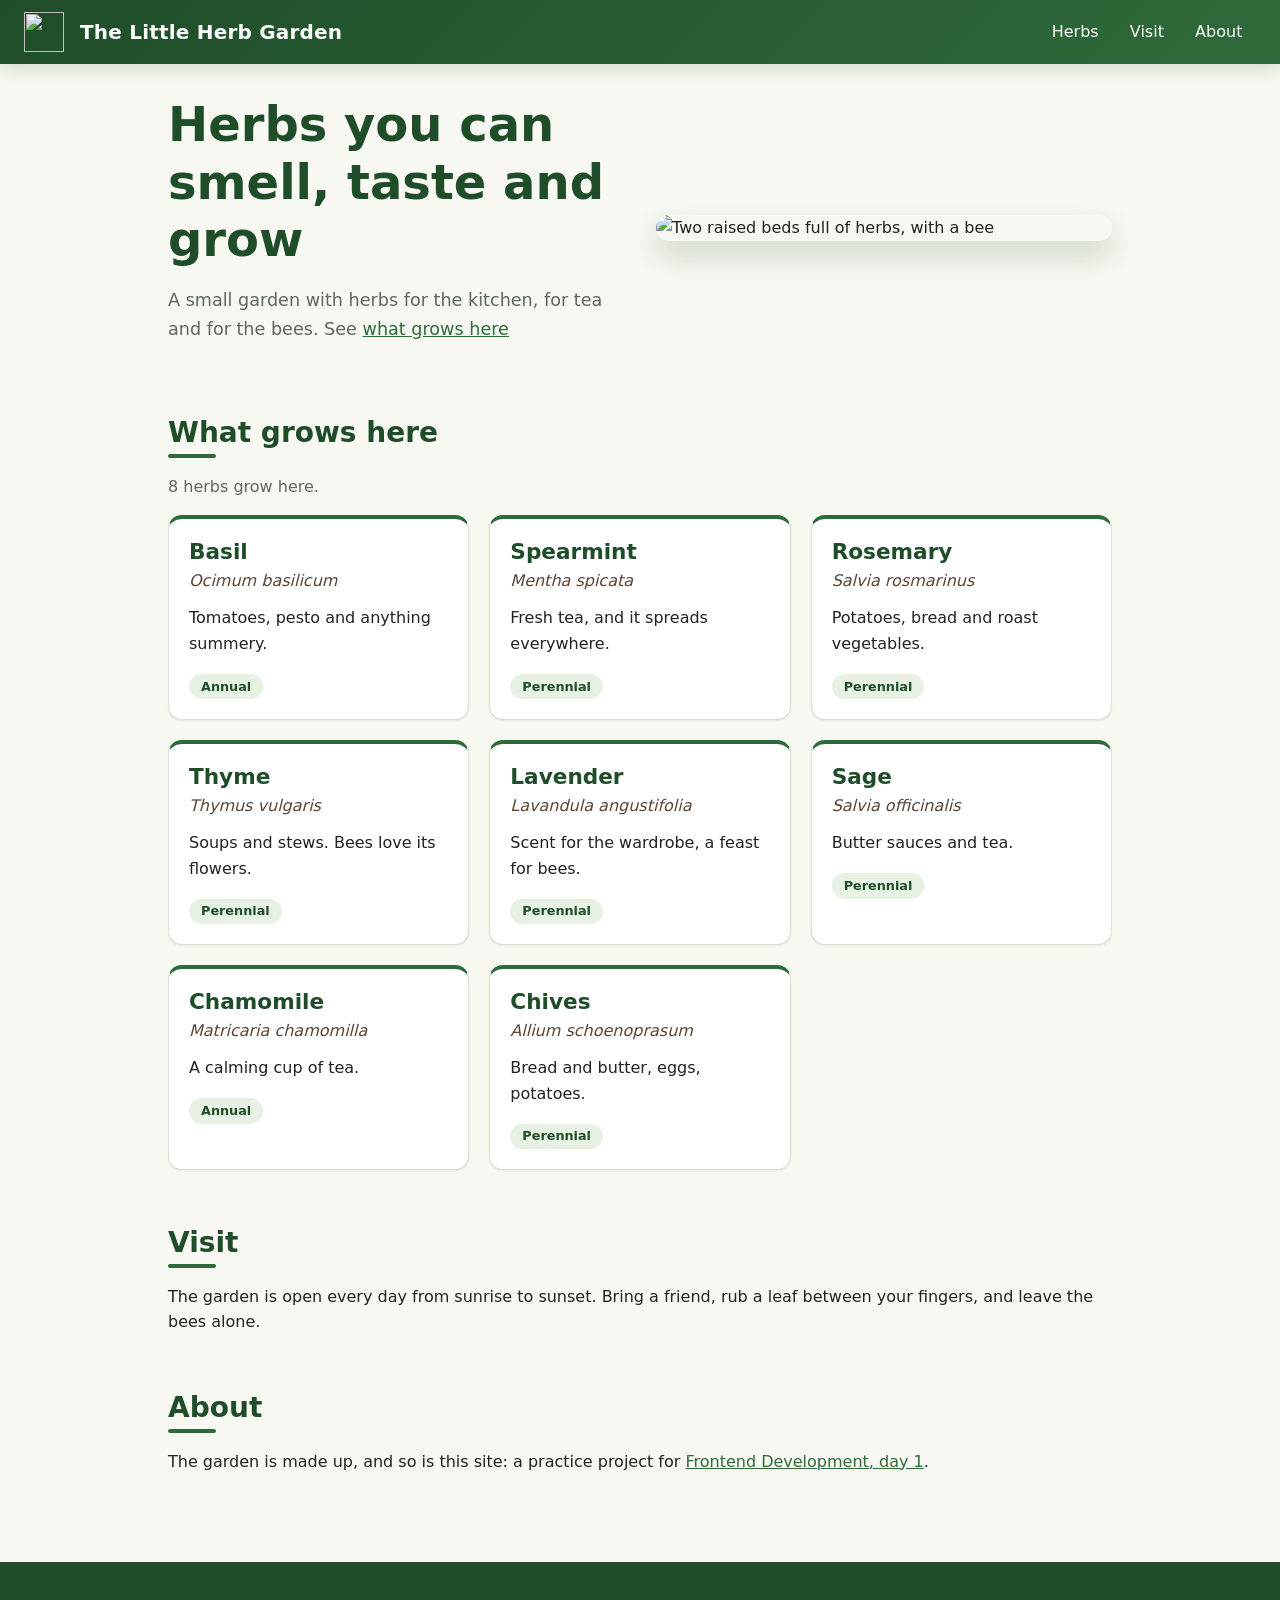
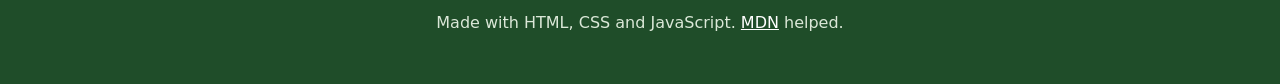
==== index.html @ 12052011 "Make herb cards links, restyle site, improve lavender page Co-Authored-By: Claude Sonnet 5.5 <norepl" ====
<!doctype html>
<html lang="en">
<head>
  <meta charset="utf-8">
  <meta name="viewport" content="width=device-width, initial-scale=1">
  <title>The Little Herb Garden</title>
  <link rel="icon" href="images/Logo.svg" type="image/svg+xml">
  <link rel="stylesheet" href="style.css">
  <script src="app.js" defer></script>
  
</head>
<body>
  <header class="site-header">
    <img class="logo" src="images/Logo.svg" alt="" width="48" height="48">
    <p class="site-name">The Little Herb Garden</p>
<nav>
  <ul>
   <li><a href="#herbs">Herbs</a></li>
        <li><a href="#visit">Visit</a></li>
        <li><a href="#about">About</a></li>  </ul>
</nav>
  </header>

  <main>
    <section class="intro">
      <div>
        <h1>Herbs you can smell, taste and grow</h1>
        <p>A small garden with herbs for the kitchen, for tea and for the bees.
          See <a href="#herbs">what grows here</a></p>
      </div>
      <img class="hero" src="images/garden.svg" alt="Two raised beds full of herbs, with a bee">
    </section>

    <section id="herbs">
      <h2>What grows here</h2>
      <p class="count">Loading the herbs…</p>
      <ul id="herbs-list" class="cards"></ul>
    </section>

    <section id="visit">
      <h2>Visit</h2>
      <p>The garden is open every day from sunrise to sunset.
        Bring a friend, rub a leaf between your fingers, and leave the bees alone.</p>
    </section>

    <section id="about">
      <h2>About</h2>
      <p>The garden is made up, and so is this site: a practice project for
        <a href="https://github.com/pepe/culs-frontend-day1">Frontend Development, day 1</a>.</p>
    </section>
  </main>

  <footer>
    <p>Made with HTML, CSS and JavaScript.
      <a href="https://developer.mozilla.org/">MDN</a> helped.</p>
  </footer>
</body>
</html>
---- style.css ----
/* The Little Herb Garden
   Written in plain CSS, using utility-style design tokens
   (spacing, radius, shadow scales) in the spirit of Tailwind / Bootstrap. */

:root {
  /* colours */
  --leaf: #2f6b3a;
  --leaf-dark: #1f4d29;
  --leaf-light: #e7f1e4;
  --soil: #5b4636;
  --paper: #f6f8f1;
  --ink: #1f2420;
  --muted: #5d675f;
  --line: #d6e2d1;
  --lavender: #7b5ea7;
  --lavender-dark: #5b4283;
  --lavender-light: #efe9f7;

  /* scales */
  --radius-sm: 0.5rem;
  --radius: 0.875rem;
  --radius-pill: 999px;
  --shadow-sm: 0 1px 2px rgba(31, 36, 32, 0.08);
  --shadow-md: 0 6px 16px rgba(31, 77, 41, 0.14);
  --shadow-lg: 0 14px 30px rgba(31, 77, 41, 0.2);
}

* { box-sizing: border-box; }

html { scroll-behavior: smooth; }

body {
  margin: 0;
  font-family: system-ui, -apple-system, "Segoe UI", Roboto, sans-serif;
  line-height: 1.6;
  color: var(--ink);
  background: var(--paper);
}

h1, h2, h3 { line-height: 1.2; }

h1 {
  margin: 0 0 1rem;
  font-size: clamp(2rem, 5vw, 3rem);
  color: var(--leaf-dark);
}

h2 {
  position: relative;
  margin: 0 0 1rem;
  padding-bottom: 0.5rem;
  font-size: 1.75rem;
  color: var(--leaf-dark);
}

h2::after {
  content: "";
  position: absolute;
  left: 0;
  bottom: 0;
  width: 3rem;
  height: 4px;
  border-radius: var(--radius-pill);
  background: var(--leaf);
}

a { color: var(--leaf); }
a:hover { color: var(--leaf-dark); }

/* ===== Header ===== */

.site-header {
  position: sticky;
  top: 0;
  z-index: 10;
  display: flex;
  flex-wrap: wrap;
  align-items: center;
  gap: 0.75rem 1rem;
  padding: 0.75rem 1.5rem;
  background: linear-gradient(135deg, var(--leaf-dark), var(--leaf));
  color: white;
  box-shadow: var(--shadow-md);
}

.site-header a { color: white; text-decoration: none; }

.logo { width: 2.5rem; height: 2.5rem; }

.site-name {
  margin: 0;
  font-size: 1.25rem;
  font-weight: 700;
  letter-spacing: 0.01em;
}

nav { margin-left: auto; }

nav ul {
  display: flex;
  flex-wrap: wrap;
  gap: 0.25rem;
  margin: 0;
  padding: 0;
  list-style: none;
}

nav a {
  display: block;
  padding: 0.35rem 0.85rem;
  border-radius: var(--radius-pill);
  font-weight: 500;
  transition: background 0.15s;
}

nav a:hover,
nav a:focus-visible {
  background: rgba(255, 255, 255, 0.2);
  color: white;
}

/* ===== Layout ===== */

main {
  max-width: 62rem;
  margin: 0 auto;
  padding: 2rem 1.5rem;
}

section { margin-bottom: 3.5rem; scroll-margin-top: 5rem; }

.intro {
  display: grid;
  gap: 2rem;
  align-items: center;
}

@media (min-width: 40rem) {
  .intro { grid-template-columns: 1fr 1fr; }
}

.intro p { font-size: 1.1rem; color: var(--muted); }

.hero {
  width: 100%;
  height: auto;
  border-radius: var(--radius);
  box-shadow: var(--shadow-lg);
}

.count { color: var(--muted); }

/* ===== Herb cards ===== */

.cards {
  display: grid;
  grid-template-columns: repeat(auto-fill, minmax(15rem, 1fr));
  gap: 1.25rem;
  margin: 0;
  padding: 0;
  list-style: none;
}

/* The card itself is the link. Colours are set here so the text is always visible. */
.card {
  display: block;
  height: 100%;
  padding: 1.25rem;
  border: 1px solid var(--line);
  border-top: 4px solid var(--leaf);
  border-radius: var(--radius);
  background: #ffffff;
  color: var(--ink);
  text-decoration: none;
  box-shadow: var(--shadow-sm);
  transition: transform 0.2s, box-shadow 0.2s, border-color 0.2s;
}

.card:hover,
.card:focus-visible {
  transform: translateY(-4px);
  box-shadow: var(--shadow-lg);
  border-color: var(--leaf);
  color: var(--ink);
  outline: none;
}

.card:focus-visible { outline: 3px solid var(--lavender); outline-offset: 2px; }

.card h3 {
  margin: 0;
  font-size: 1.35rem;
  color: var(--leaf-dark);
}

.card:hover h3 { text-decoration: underline; }

.latin {
  margin: 0.15rem 0 0.75rem;
  font-style: italic;
  color: var(--soil);
}

.use {
  margin: 0 0 1rem;
  color: var(--ink);
}

.life {
  display: inline-block;
  margin: 0;
  padding: 0.15rem 0.75rem;
  border-radius: var(--radius-pill);
  background: var(--leaf-light);
  color: var(--leaf-dark);
  font-size: 0.8rem;
  font-weight: 600;
  text-transform: capitalize;
}

/* ===== Footer ===== */

footer {
  padding: 2rem 1.5rem;
  background: var(--leaf-dark);
  text-align: center;
  color: #dbe8d8;
}

footer a { color: white; }

/* ===== Lavender page ===== */

.lav-hero h1 { color: var(--lavender-dark); }

.lav-hero .hero { box-shadow: 0 14px 30px rgba(91, 66, 131, 0.28); }

.lavender-page h2 { color: var(--lavender-dark); }
.lavender-page h2::after { background: var(--lavender); }
.lavender-page a { color: var(--lavender-dark); }
.lavender-page .site-header a { color: white; }

.facts {
  display: grid;
  grid-template-columns: repeat(auto-fit, minmax(10rem, 1fr));
  gap: 1rem;
  margin: 0;
}

.facts div {
  padding: 1rem 1.1rem;
  border-left: 4px solid var(--lavender);
  border-radius: var(--radius-sm);
  background: var(--lavender-light);
  box-shadow: var(--shadow-sm);
}

.facts dt {
  font-size: 0.8rem;
  letter-spacing: 0.05em;
  text-transform: uppercase;
  color: var(--soil);
}

.facts dd {
  margin: 0.15rem 0 0;
  font-weight: 700;
  color: var(--lavender-dark);
}

.explorer {
  display: grid;
  gap: 1.5rem;
  align-items: center;
}

@media (min-width: 40rem) {
  .explorer { grid-template-columns: 1fr 1fr; }
}

#lavender-svg {
  width: 100%;
  max-width: 22rem;
  height: auto;
  border: 1px solid var(--line);
  border-radius: var(--radius);
  box-shadow: var(--shadow-md);
}

.part { cursor: pointer; transition: opacity 0.15s; }

.part:hover,
.part:focus { opacity: 0.75; outline: none; }

.part.active { filter: drop-shadow(0 0 5px var(--lavender)); }

.info {
  min-height: 8rem;
  padding: 1.25rem;
  border-left: 5px solid var(--lavender);
  border-radius: var(--radius-sm);
  background: var(--lavender-light);
  box-shadow: var(--shadow-sm);
}

.info h3 { margin-top: 0; color: var(--lavender-dark); }
.info p { margin-bottom: 0; }

video {
  width: 100%;
  border-radius: var(--radius);
  background: black;
  box-shadow: var(--shadow-md);
}

.uses {
  display: grid;
  gap: 1.5rem;
  align-items: center;
}

.uses img {
  width: 100%;
  height: auto;
  border-radius: var(--radius);
  box-shadow: var(--shadow-md);
}

.uses ul { margin: 0; padding-left: 1.2rem; }
.uses li { margin-bottom: 0.75rem; }
.uses li::marker { color: var(--lavender); }

@media (min-width: 40rem) {
  .uses { grid-template-columns: 1fr 1fr; }
}

.tips {
  margin: 0;
  padding: 0;
  list-style: none;
  display: grid;
  grid-template-columns: repeat(auto-fit, minmax(14rem, 1fr));
  gap: 1rem;
}

.tips li {
  padding: 1rem 1.1rem;
  border: 1px solid var(--line);
  border-top: 4px solid var(--lavender);
  border-radius: var(--radius-sm);
  background: white;
  box-shadow: var(--shadow-sm);
}

.tips strong { display: block; color: var(--lavender-dark); }
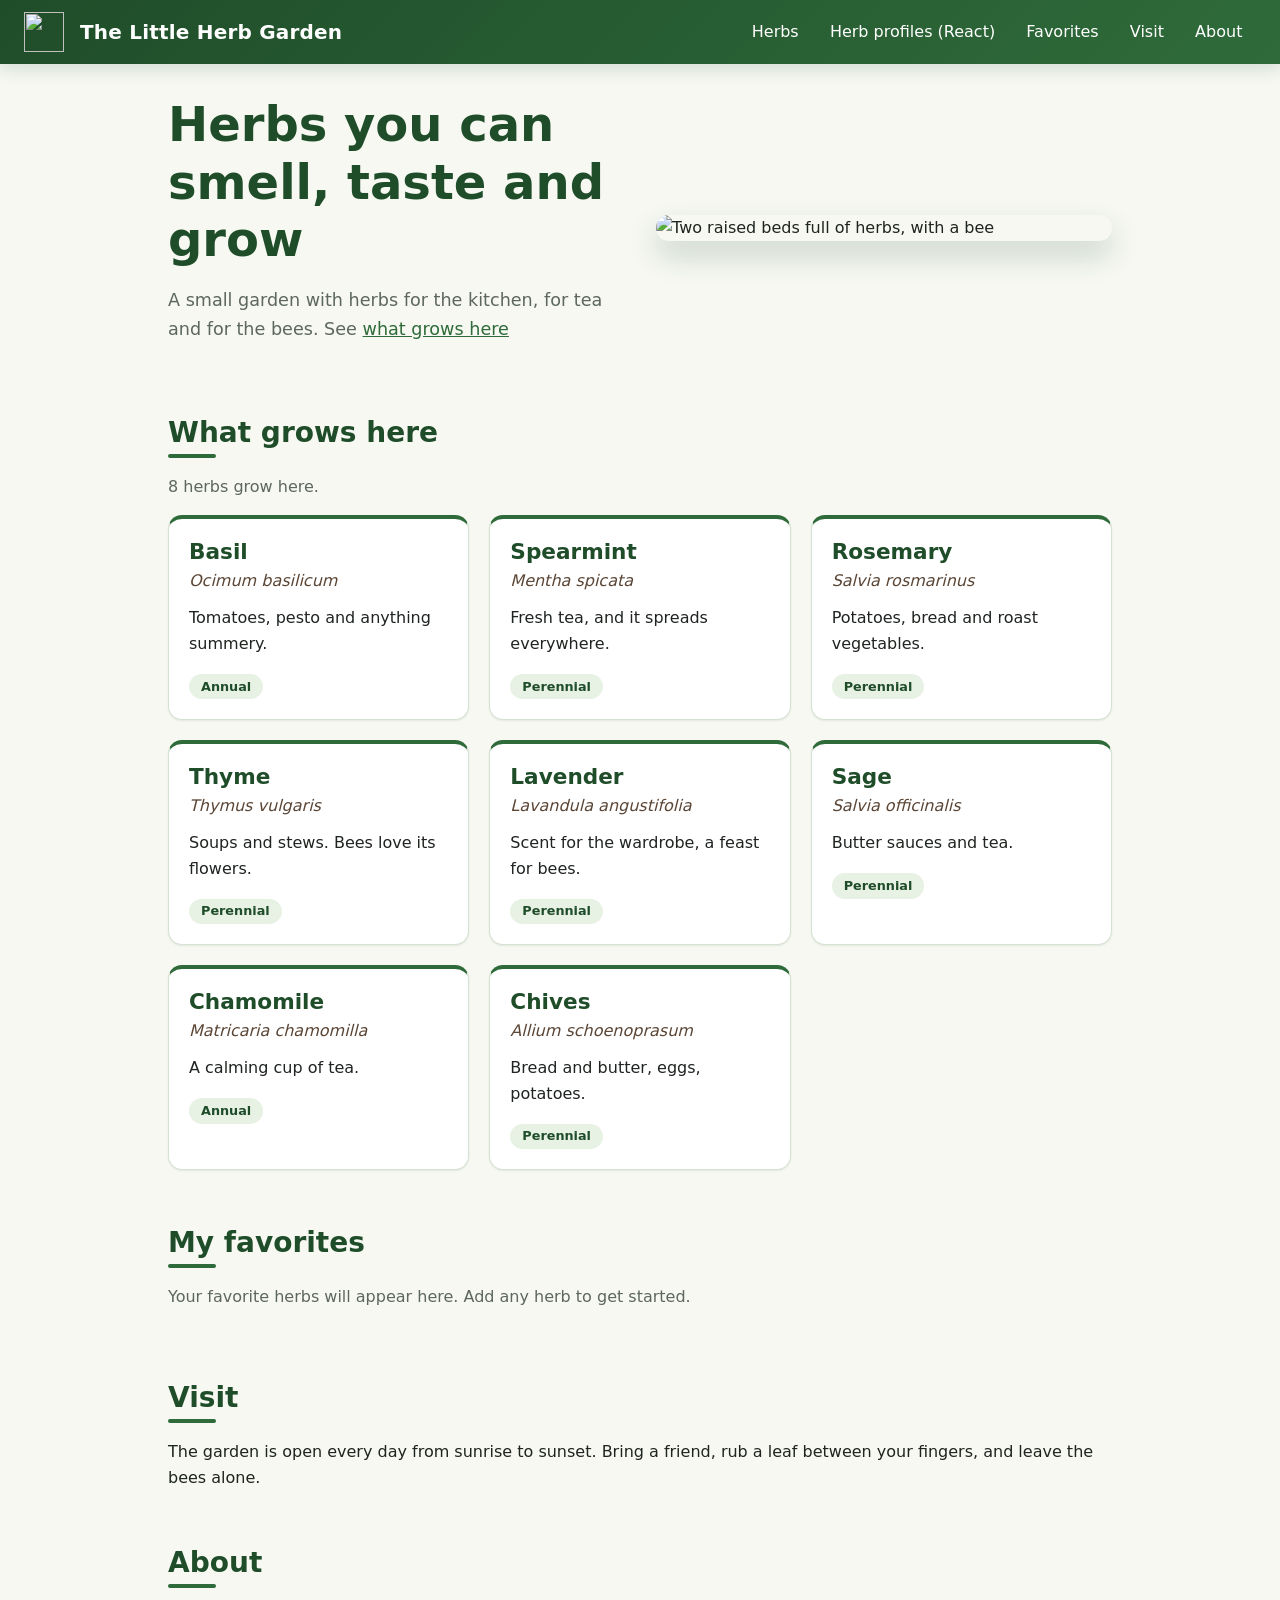
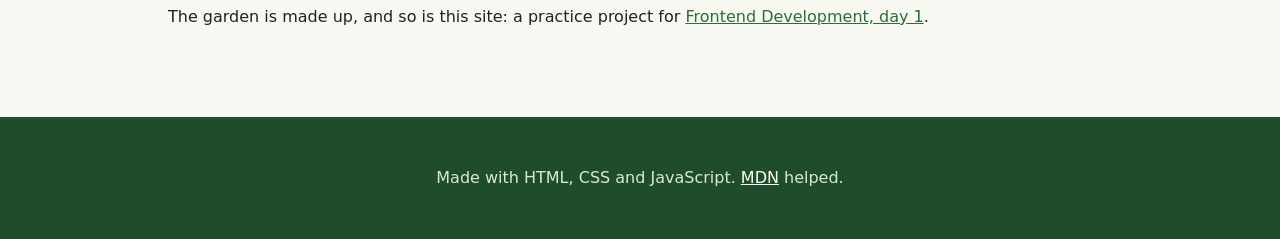
==== commit fc6b90cd: "Unpack Beqa's React Version 2.0 and connect it: dialog + favourites + React, lavender rendered from " ====
--- a/index.html
+++ b/index.html
@@ -16,6 +16,8 @@
 <nav>
   <ul>
    <li><a href="#herbs">Herbs</a></li>
+        <li><a href="herb-profiles/react/">Herb profiles (React)</a></li>
+        <li><a href="#favorites">Favorites</a></li>
         <li><a href="#visit">Visit</a></li>
         <li><a href="#about">About</a></li>  </ul>
 </nav>
@@ -37,6 +39,13 @@
       <ul id="herbs-list" class="cards"></ul>
     </section>
 
+    <section id="favorites">
+      <h2>My favorites</h2>
+      <p id="favorites-empty" class="count">Your favorite herbs will appear here. Add any herb to get started.</p>
+      <p id="favorites-status" class="message" role="status"></p>
+      <ul id="favorites-list" class="cards"></ul>
+    </section>
+
     <section id="visit">
       <h2>Visit</h2>
       <p>The garden is open every day from sunrise to sunset.
@@ -54,5 +63,14 @@
     <p>Made with HTML, CSS and JavaScript.
       <a href="https://developer.mozilla.org/">MDN</a> helped.</p>
   </footer>
+
+  <div id="herb-dialog-backdrop" class="herb-dialog-backdrop" hidden>
+    <section id="herb-dialog" class="herb-dialog" role="dialog" aria-modal="true"
+             aria-labelledby="herb-dialog-title" aria-busy="false">
+      <button id="herb-dialog-close" class="modal-close" type="button"
+              aria-label="Close herb details">×</button>
+      <div id="herb-dialog-content" aria-live="polite"></div>
+    </section>
+  </div>
 </body>
 </html>
--- a/style.css
+++ b/style.css
@@ -193,6 +193,170 @@
   color: var(--leaf-dark);
 }
 
+#herbs-list > li,
+#favorites-list > li {
+  display: flex;
+  flex-direction: column;
+}
+
+#herbs-list .card,
+#favorites-list .card {
+  height: auto;
+  flex: 1;
+}
+
+.favorite-button {
+  display: inline-block;
+  padding: 0.6rem 1rem;
+  border: 1px solid var(--lavender-dark);
+  border-radius: var(--radius-pill);
+  background: white;
+  color: var(--lavender-dark);
+  font: inherit;
+  font-weight: 650;
+  cursor: pointer;
+}
+
+.favorite-button:hover,
+.favorite-button:focus-visible {
+  background: var(--lavender-light);
+  outline: 3px solid var(--lavender);
+  outline-offset: 2px;
+}
+
+.herb-dialog-backdrop {
+  position: fixed;
+  inset: 0;
+  z-index: 20;
+  display: grid;
+  place-items: center;
+  padding: 1rem;
+  background: rgba(20, 27, 21, 0.72);
+}
+
+.herb-dialog-backdrop[hidden] { display: none; }
+
+.herb-dialog {
+  --herb-accent: var(--lavender);
+  --herb-dark: var(--lavender-dark);
+  --herb-light: var(--lavender-light);
+  position: relative;
+  width: min(100%, 56rem);
+  max-height: min(90vh, 56rem);
+  overflow: auto;
+  padding: clamp(1rem, 4vw, 2rem);
+  border: 1px solid var(--line);
+  border-top: 6px solid var(--herb-accent);
+  border-radius: var(--radius);
+  background: var(--paper);
+  box-shadow: var(--shadow-lg);
+}
+
+.herb-dialog[data-herb-theme="basil"] {
+  --herb-accent: #4b8b4b;
+  --herb-dark: #285b32;
+  --herb-light: #e8f3e6;
+}
+
+.herb-dialog[data-herb-theme="spearmint"] {
+  --herb-accent: #4b9b83;
+  --herb-dark: #286b59;
+  --herb-light: #e5f4ef;
+}
+
+.herb-dialog[data-herb-theme="rosemary"] {
+  --herb-accent: #78834a;
+  --herb-dark: #4f5b2e;
+  --herb-light: #f0f2df;
+}
+
+.herb-dialog[data-herb-theme="thyme"] {
+  --herb-accent: #83904d;
+  --herb-dark: #59642f;
+  --herb-light: #f1f3df;
+}
+
+.herb-dialog[data-herb-theme="sage"] {
+  --herb-accent: #7d9878;
+  --herb-dark: #4d6b4a;
+  --herb-light: #edf3e9;
+}
+
+.herb-dialog[data-herb-theme="chamomile"] {
+  --herb-accent: #d5a900;
+  --herb-dark: #775c00;
+  --herb-light: #fff6cf;
+}
+
+.herb-dialog[data-herb-theme="chives"] {
+  --herb-accent: #8b65a9;
+  --herb-dark: #5c3d78;
+  --herb-light: #f1e9f8;
+}
+
+.herb-dialog > #herb-dialog-close {
+  position: absolute;
+  top: 1rem;
+  right: 1rem;
+  z-index: 1;
+}
+
+.herb-dialog > #herb-dialog-content > h2 {
+  padding-right: 3rem;
+  color: var(--herb-dark);
+}
+
+.herb-dialog > #herb-dialog-content > h2::after { background: var(--herb-accent); }
+.herb-dialog .herb-dialog-description { color: var(--muted); }
+.herb-dialog .herb-dialog-section { margin: 2rem 0; }
+
+.herb-dialog .herb-dialog-section h3 {
+  margin: 0 0 0.9rem;
+  color: var(--herb-dark);
+  font-size: 1.35rem;
+}
+
+.herb-dialog .facts { grid-template-columns: repeat(auto-fit, minmax(9rem, 1fr)); }
+.herb-dialog .tips { grid-template-columns: repeat(auto-fit, minmax(12rem, 1fr)); }
+.herb-dialog .facts div { border-left-color: var(--herb-accent); background: var(--herb-light); }
+.herb-dialog .facts dd { color: var(--herb-dark); }
+.herb-dialog .tips li { border-top-color: var(--herb-accent); }
+.herb-dialog .tips strong,
+.herb-dialog .react-list li::marker { color: var(--herb-dark); }
+.herb-dialog .favorite-button { border-color: var(--herb-dark); color: var(--herb-dark); }
+.herb-dialog .favorite-button:hover,
+.herb-dialog .favorite-button:focus-visible { background: var(--herb-light); outline-color: var(--herb-accent); }
+.herb-dialog a { color: var(--herb-dark); }
+.herb-dialog .modal-close:focus-visible { outline-color: var(--herb-accent); }
+
+.herb-dialog-image {
+  width: 100%;
+  height: auto;
+  margin-top: 1rem;
+  border-radius: var(--radius);
+  box-shadow: var(--shadow-md);
+}
+
+.modal-close {
+  width: 2.5rem;
+  height: 2.5rem;
+  border: 1px solid var(--line);
+  border-radius: 50%;
+  background: white;
+  color: var(--ink);
+  font: inherit;
+  font-size: 1.6rem;
+  line-height: 1;
+  cursor: pointer;
+}
+
+.modal-close:focus-visible {
+  outline: 3px solid var(--lavender);
+  outline-offset: 2px;
+}
+
+.modal-open { overflow: hidden; }
+
 .card:hover h3 { text-decoration: underline; }
 
 .latin {
@@ -353,3 +517,20 @@
 }
 
 .tips strong { display: block; color: var(--lavender-dark); }
+
+/* Lavender video inside the herb dialog */
+.herb-dialog-video {
+  margin: 1rem 0;
+}
+
+.herb-dialog-video video {
+  display: block;
+  width: 100%;
+  height: auto;
+  border-radius: 0.75rem;
+}
+
+.herb-dialog-video figcaption {
+  font-size: 0.9rem;
+  text-align: center;
+}
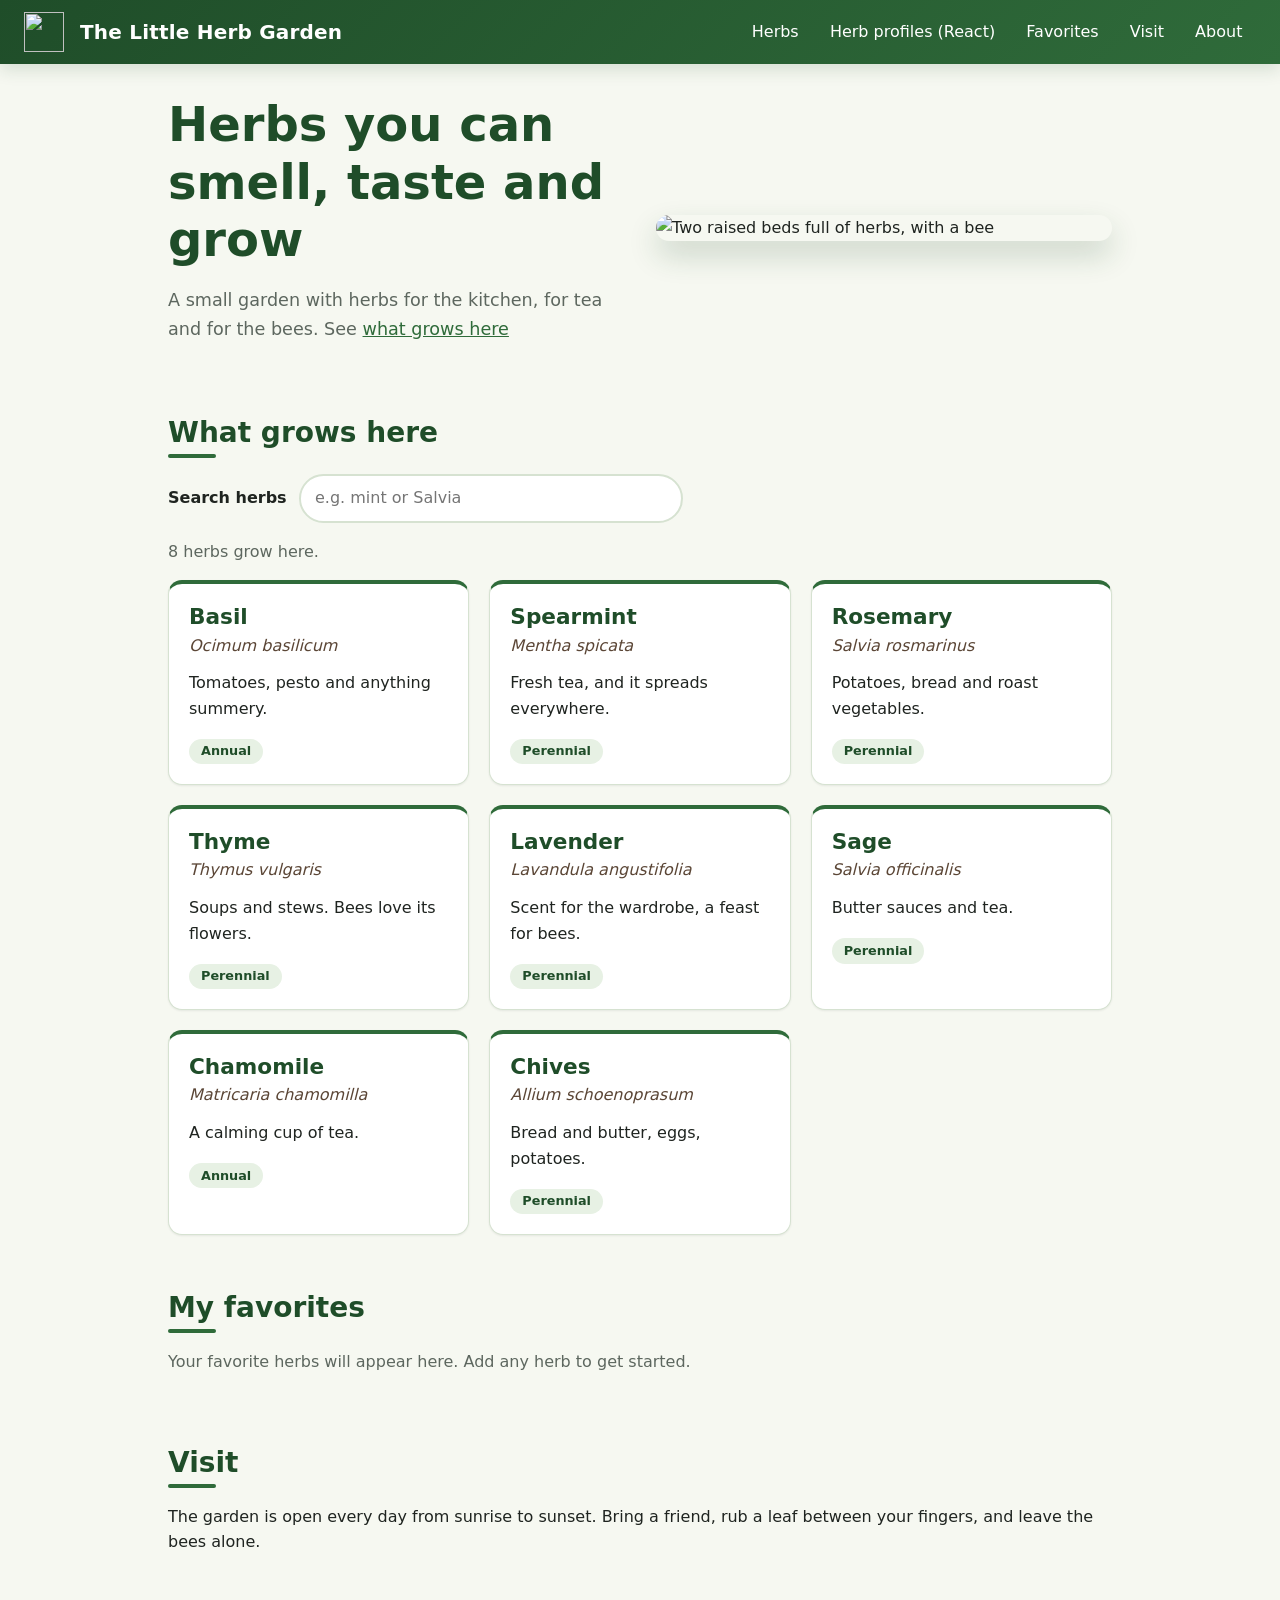
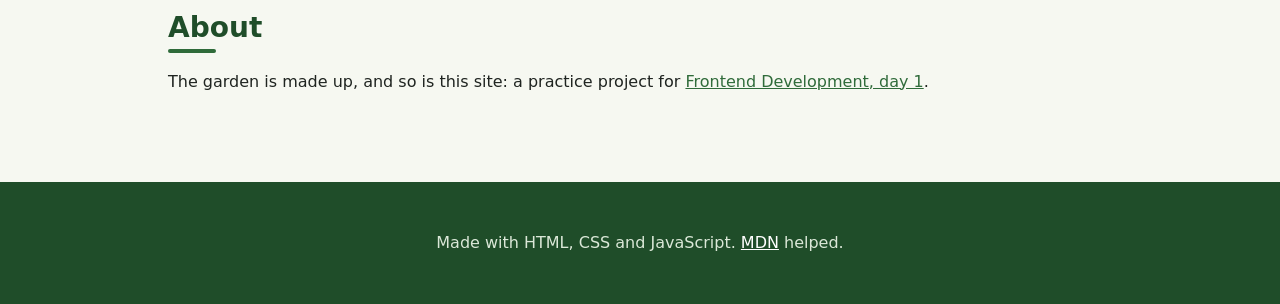
==== commit 19993132: "herb search (react to input) and Wikipedia summary (server communication)" ====
--- a/index.html
+++ b/index.html
@@ -35,7 +35,11 @@
 
     <section id="herbs">
       <h2>What grows here</h2>
-      <p class="count">Loading the herbs…</p>
+      <div class="search">
+        <label for="herb-search">Search herbs</label>
+        <input id="herb-search" type="search" placeholder="e.g. mint or Salvia" autocomplete="off">
+      </div>
+      <p class="count" role="status">Loading the herbs…</p>
       <ul id="herbs-list" class="cards"></ul>
     </section>
 
--- a/style.css
+++ b/style.css
@@ -534,3 +534,41 @@
   font-size: 0.9rem;
   text-align: center;
 }
+
+/* ===== Search box ===== */
+
+.search {
+  display: flex;
+  flex-wrap: wrap;
+  align-items: center;
+  gap: 0.5rem 0.75rem;
+  margin: 0 0 0.75rem;
+}
+
+.search label {
+  font-weight: 600;
+}
+
+.search input {
+  flex: 1 1 16rem;
+  max-width: 24rem;
+  padding: 0.6rem 0.9rem;
+  font: inherit;
+  color: var(--ink);
+  background: #fff;
+  border: 2px solid var(--line);
+  border-radius: var(--radius-pill);
+}
+
+.search input:focus-visible {
+  outline: 3px solid var(--leaf);
+  outline-offset: 2px;
+  border-color: var(--leaf);
+}
+
+/* ===== Wikipedia summary in the herb dialog ===== */
+
+.wiki-summary {
+  padding-top: 0.5rem;
+  border-top: 1px solid var(--line);
+}
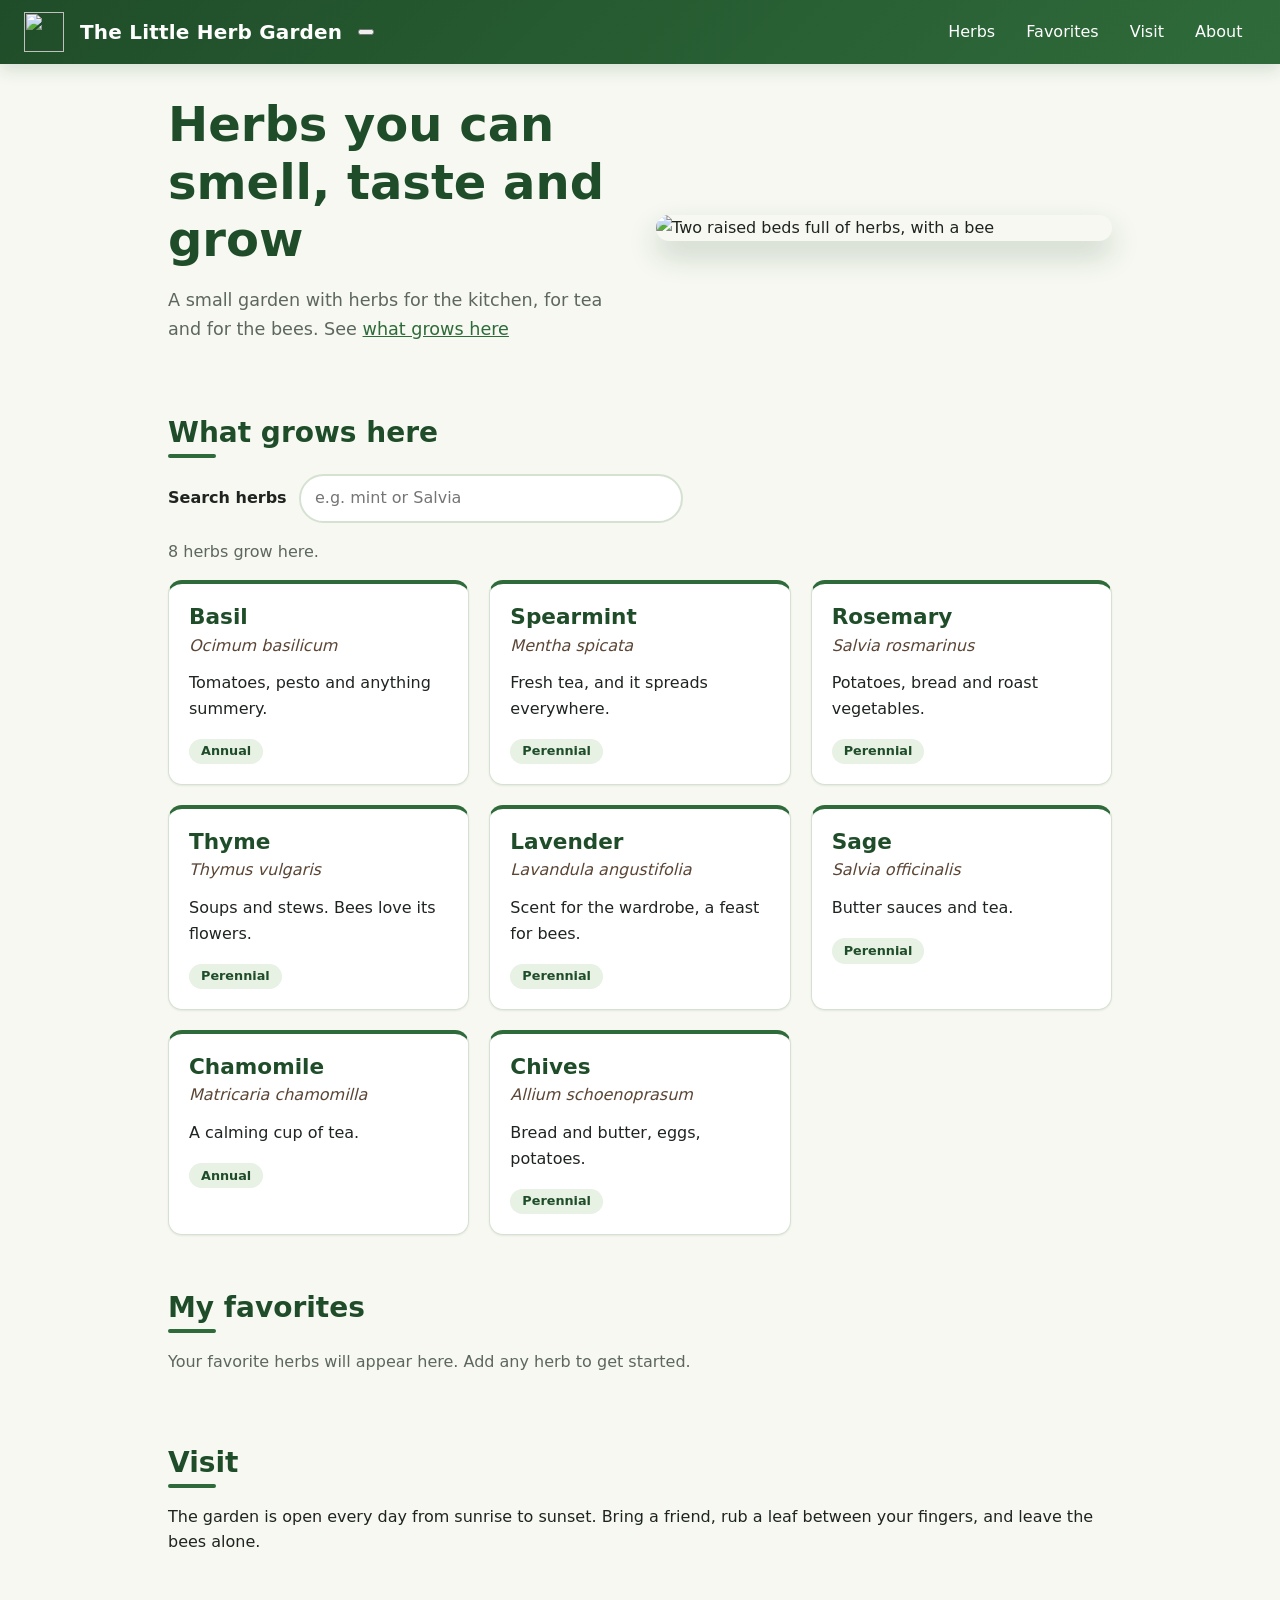
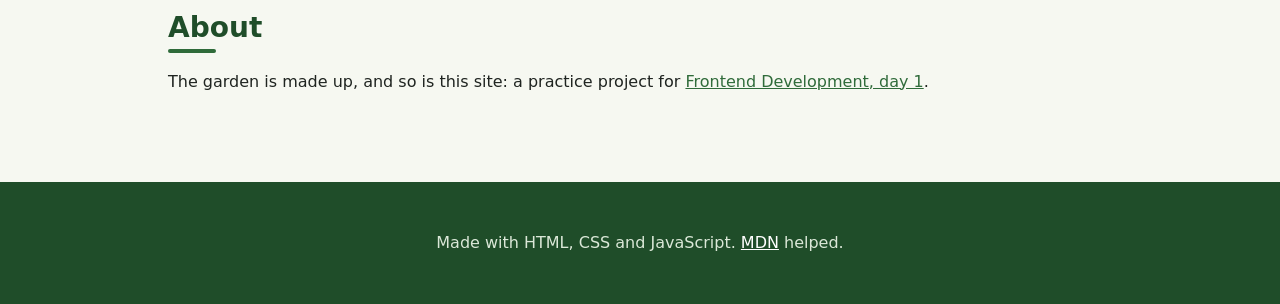
==== commit 322a5947: "added added Burger menu (affected files: app.js / style.css / Index.html)" ====
--- a/index.html
+++ b/index.html
@@ -13,14 +13,20 @@
   <header class="site-header">
     <img class="logo" src="images/Logo.svg" alt="" width="48" height="48">
     <p class="site-name">The Little Herb Garden</p>
-<nav>
-  <ul>
-   <li><a href="#herbs">Herbs</a></li>
-        <li><a href="herb-profiles/react/">Herb profiles (React)</a></li>
+    <button class="menu-toggle" type="button" aria-label="Open navigation menu"
+            aria-expanded="false" aria-controls="site-navigation">
+      <span></span>
+      <span></span>
+      <span></span>
+    </button>
+    <nav id="site-navigation">
+      <ul>
+        <li><a href="#herbs">Herbs</a></li>
         <li><a href="#favorites">Favorites</a></li>
         <li><a href="#visit">Visit</a></li>
-        <li><a href="#about">About</a></li>  </ul>
-</nav>
+        <li><a href="#about">About</a></li>
+      </ul>
+    </nav>
   </header>
 
   <main>
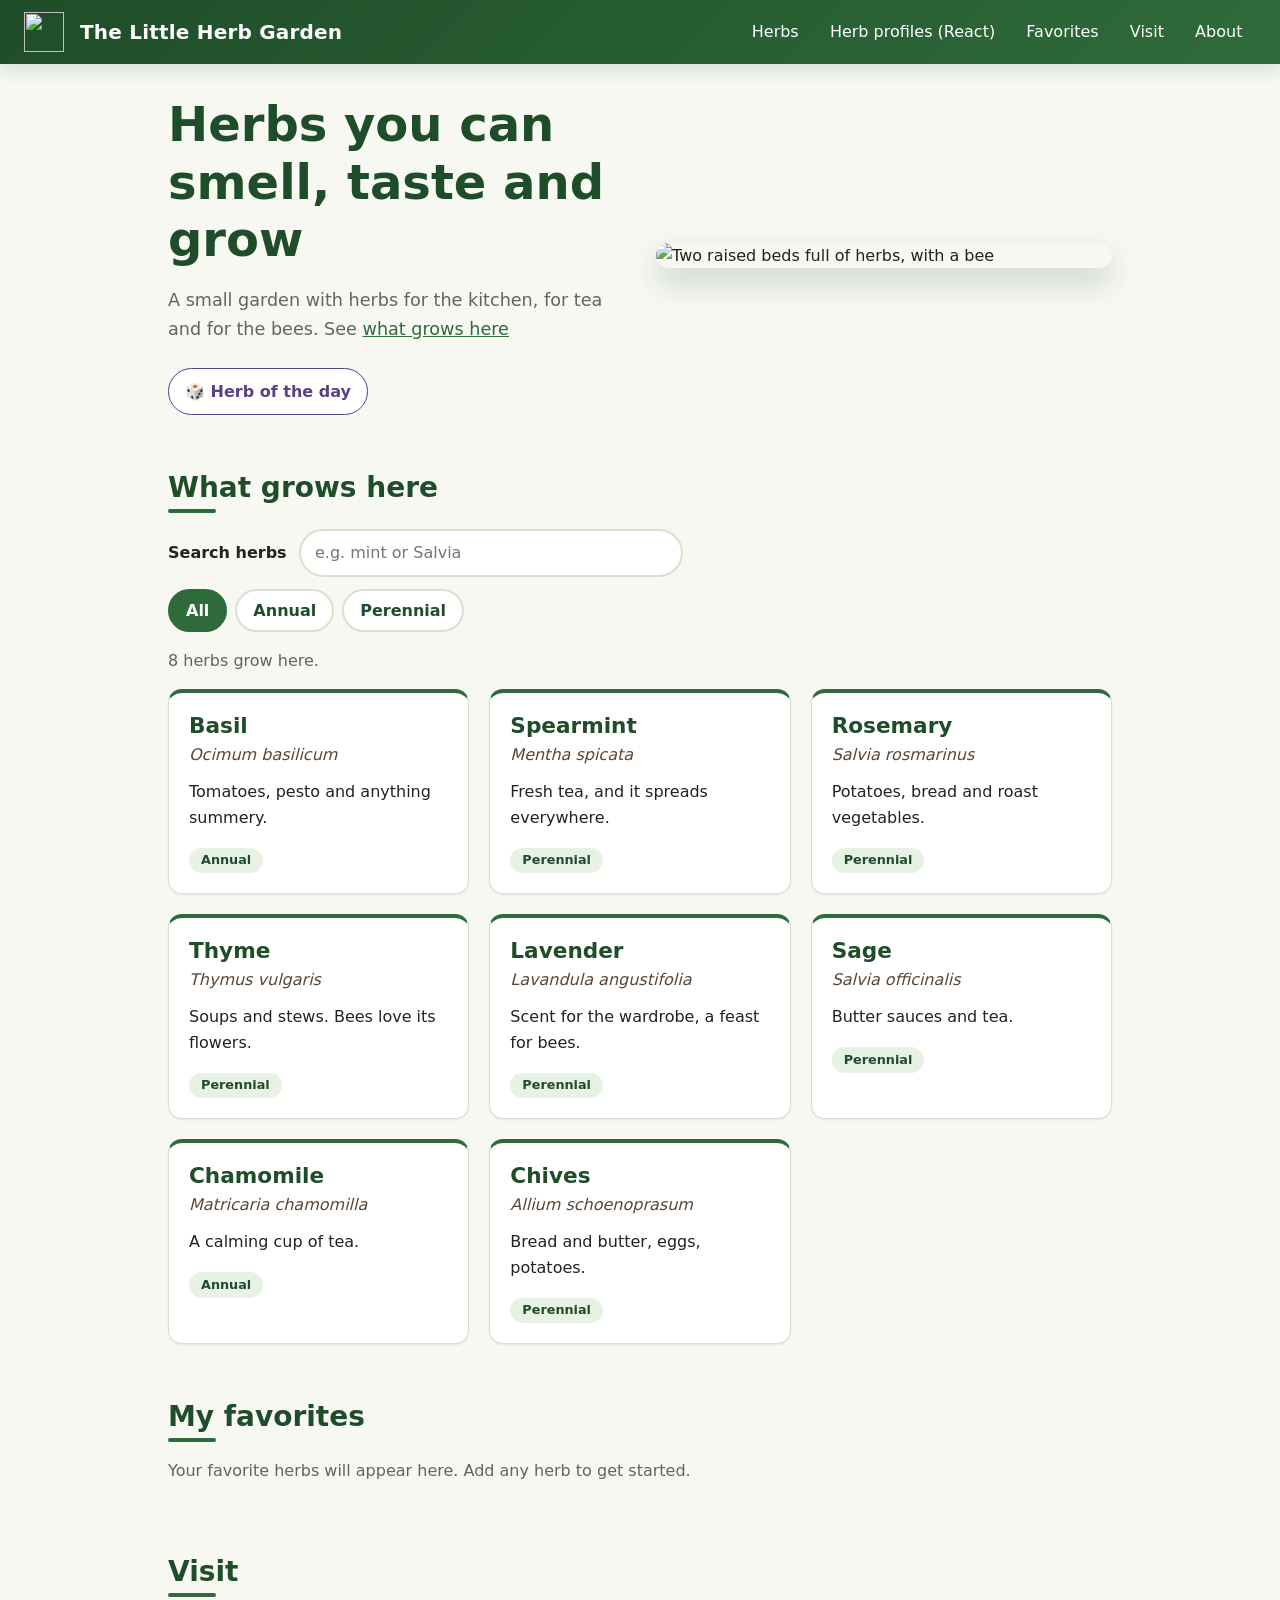
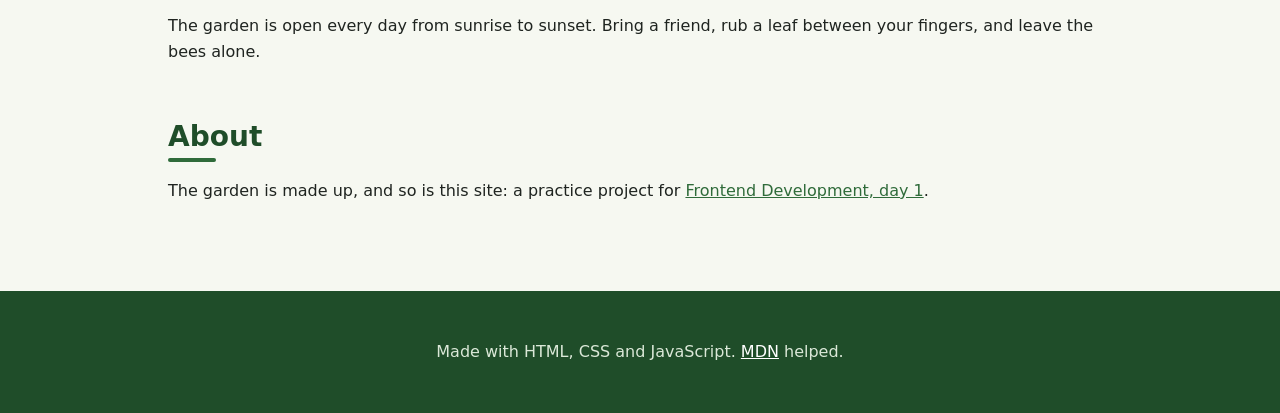
==== commit 6e669f6e: "new features" ====
--- a/index.html
+++ b/index.html
@@ -7,26 +7,23 @@
   <link rel="icon" href="images/Logo.svg" type="image/svg+xml">
   <link rel="stylesheet" href="style.css">
   <script src="app.js" defer></script>
+  <script src="community.js" defer></script>
+  <script src="interest.js" defer></script>
+  <script src="extras.js" defer></script>
   
 </head>
 <body>
   <header class="site-header">
     <img class="logo" src="images/Logo.svg" alt="" width="48" height="48">
     <p class="site-name">The Little Herb Garden</p>
-    <button class="menu-toggle" type="button" aria-label="Open navigation menu"
-            aria-expanded="false" aria-controls="site-navigation">
-      <span></span>
-      <span></span>
-      <span></span>
-    </button>
-    <nav id="site-navigation">
-      <ul>
-        <li><a href="#herbs">Herbs</a></li>
+<nav>
+  <ul>
+   <li><a href="#herbs">Herbs</a></li>
+        <li><a href="herb-profiles/react/">Herb profiles (React)</a></li>
         <li><a href="#favorites">Favorites</a></li>
         <li><a href="#visit">Visit</a></li>
-        <li><a href="#about">About</a></li>
-      </ul>
-    </nav>
+        <li><a href="#about">About</a></li>  </ul>
+</nav>
   </header>
 
   <main>
--- a/style.css
+++ b/style.css
@@ -572,3 +572,232 @@
   padding-top: 0.5rem;
   border-top: 1px solid var(--line);
 }
+
+/* ===== Community counts (visits and likes) ===== */
+
+.community-count {
+  margin: 0.5rem 0 0;
+  font-size: 0.95rem;
+  font-weight: 600;
+  color: var(--muted);
+}
+
+footer .community-count {
+  color: inherit;
+}
+
+/* ===== "Interested in this herb?" form ===== */
+
+.interest form {
+  display: grid;
+  gap: 0.75rem;
+  max-width: 28rem;
+}
+
+.interest-field label {
+  display: block;
+  font-weight: 600;
+}
+
+.interest-field input[type="text"],
+.interest-field input[type="email"] {
+  width: 100%;
+  padding: 0.55rem 0.8rem;
+  font: inherit;
+  color: var(--ink);
+  background: #fff;
+  border: 2px solid var(--line);
+  border-radius: var(--radius-sm);
+}
+
+.interest-field input:focus-visible {
+  outline: 3px solid var(--leaf);
+  outline-offset: 2px;
+}
+
+.interest-field input[aria-invalid="true"] {
+  border-color: #b3261e;
+}
+
+.interest-consent {
+  display: grid;
+  grid-template-columns: auto 1fr;
+  gap: 0.25rem 0.5rem;
+  align-items: start;
+}
+
+.interest-consent input {
+  width: 1.2rem;
+  height: 1.2rem;
+  margin-top: 0.2rem;
+}
+
+.interest-consent label {
+  font-weight: 400;
+}
+
+.interest-consent .interest-error {
+  grid-column: 1 / -1;
+}
+
+.interest-error {
+  margin: 0.25rem 0 0;
+  font-size: 0.9rem;
+  color: #b3261e;
+}
+
+.interest-error:empty {
+  display: none;
+}
+
+.interest form button {
+  justify-self: start;
+}
+
+.interest-thanks {
+  font-weight: 600;
+  color: var(--leaf-dark);
+}
+
+/* ===== Pop-up notifications ===== */
+
+.popups {
+  position: fixed;
+  right: 1rem;
+  bottom: 1rem;
+  z-index: 30; /* above the herb dialog */
+  display: grid;
+  gap: 0.5rem;
+  max-width: min(22rem, calc(100vw - 2rem));
+}
+
+.popup {
+  display: flex;
+  align-items: center;
+  gap: 0.75rem;
+  padding: 0.75rem 0.75rem 0.75rem 1rem;
+  color: #fff;
+  background: var(--leaf-dark);
+  border-radius: var(--radius);
+  box-shadow: var(--shadow-lg);
+  animation: popup-in 0.3s ease-out;
+  transition: opacity 0.4s, transform 0.4s;
+}
+
+.popup p {
+  margin: 0;
+  font-weight: 600;
+}
+
+.popup-close {
+  margin-left: auto;
+  padding: 0 0.4rem;
+  font-size: 1.3rem;
+  line-height: 1;
+  color: inherit;
+  background: none;
+  border: 0;
+  cursor: pointer;
+}
+
+.popup-close:focus-visible {
+  outline: 2px solid #fff;
+  border-radius: var(--radius-sm);
+}
+
+.popup-hide {
+  opacity: 0;
+  transform: translateY(0.5rem);
+}
+
+@keyframes popup-in {
+  from { opacity: 0; transform: translateY(0.75rem); }
+  to   { opacity: 1; transform: translateY(0); }
+}
+
+@media (prefers-reduced-motion: reduce) {
+  .popup { animation: none; transition: none; }
+}
+
+/* ===== Interest form pop-up window ===== */
+
+.interest-popup {
+  width: min(30rem, calc(100vw - 2rem));
+  padding: 1.5rem;
+  color: var(--ink);
+  background: var(--paper);
+  border: 0;
+  border-radius: var(--radius);
+  box-shadow: var(--shadow-lg);
+}
+
+.interest-popup::backdrop {
+  background: rgba(20, 27, 21, 0.6);
+}
+
+.interest-popup h2 {
+  margin: 0 2.5rem 0.5rem 0;
+  font-size: 1.4rem;
+  color: var(--leaf-dark);
+}
+
+.interest-popup form {
+  display: grid;
+  gap: 0.75rem;
+}
+
+.interest-popup form button[type="submit"] {
+  justify-self: start;
+}
+
+.interest-popup .modal-close {
+  position: absolute;
+  top: 1rem;
+  right: 1rem;
+}
+
+/* ===== Filter: All / Annual / Perennial ===== */
+
+.life-filter {
+  display: flex;
+  flex-wrap: wrap;
+  gap: 0.5rem;
+  margin: 0 0 0.75rem;
+}
+
+.life-filter button {
+  padding: 0.4rem 1rem;
+  font: inherit;
+  font-weight: 600;
+  color: var(--leaf-dark);
+  background: #fff;
+  border: 2px solid var(--line);
+  border-radius: var(--radius-pill);
+  cursor: pointer;
+}
+
+.life-filter button:hover {
+  border-color: var(--leaf);
+}
+
+.life-filter button[aria-pressed="true"] {
+  color: #fff;
+  background: var(--leaf);
+  border-color: var(--leaf);
+}
+
+.life-filter button:focus-visible {
+  outline: 3px solid var(--leaf);
+  outline-offset: 2px;
+}
+
+/* Cards hidden by the filter */
+#herbs-list > li[hidden] {
+  display: none;
+}
+
+/* ===== Herb of the day ===== */
+
+.herb-of-the-day {
+  margin-top: 0.5rem;
+}
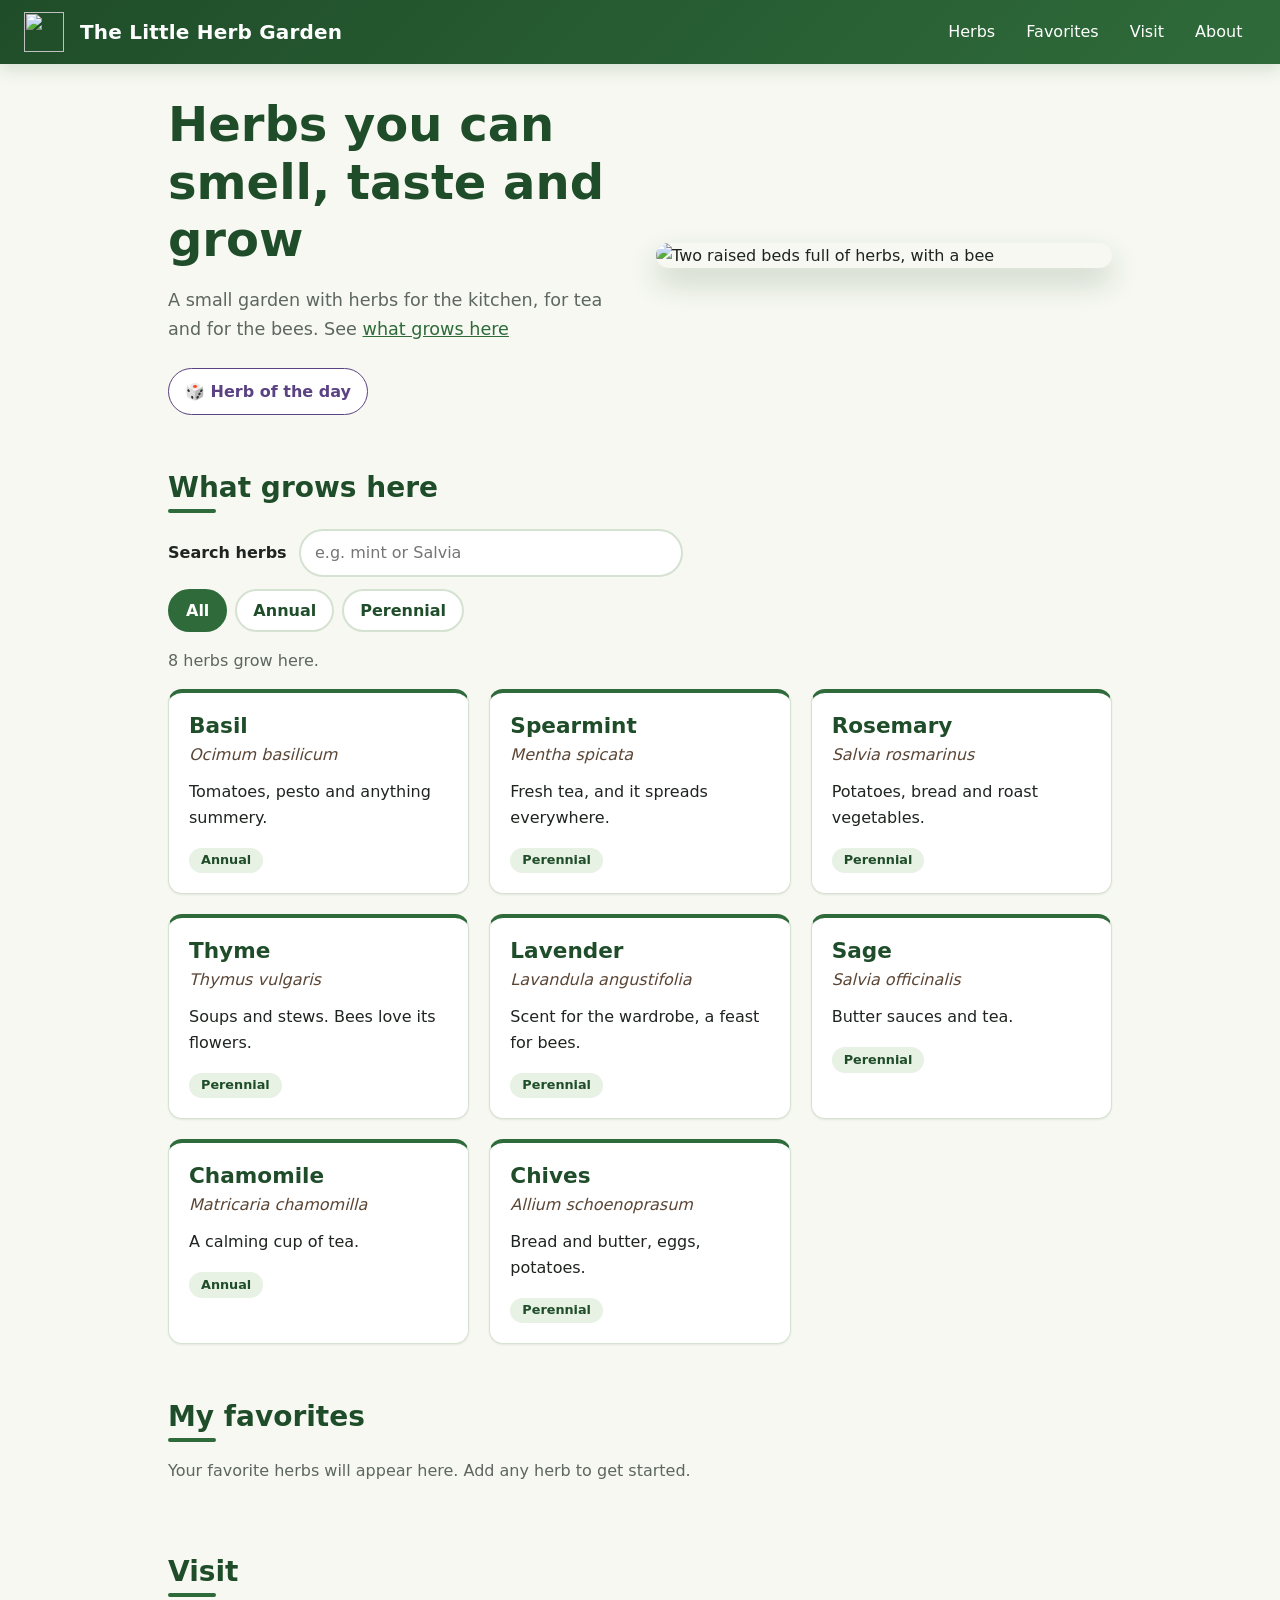
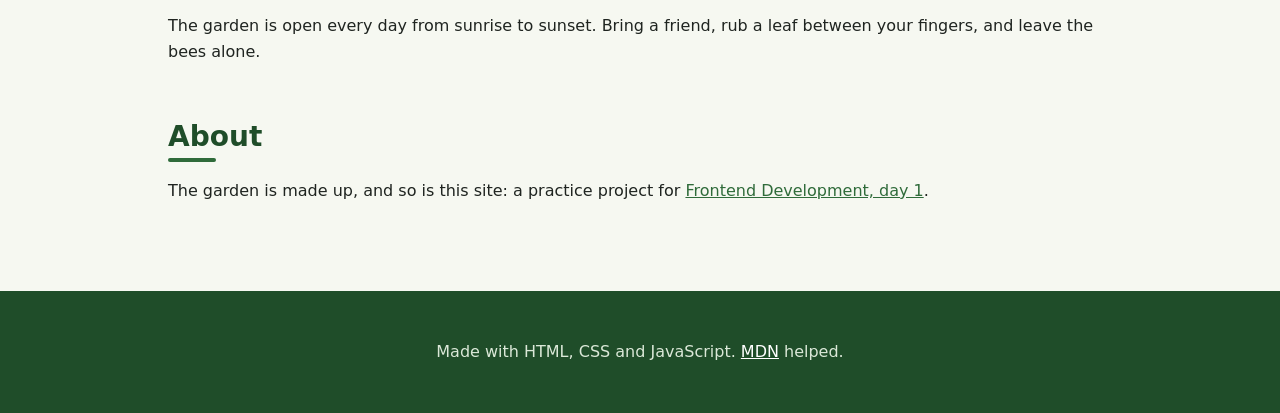
==== commit f2a0d1bb: "Replace email form with herb quiz, rewrite README - interest.js: "I'm interested" now opens a 5-ques" ====
--- a/index.html
+++ b/index.html
@@ -10,20 +10,26 @@
   <script src="community.js" defer></script>
   <script src="interest.js" defer></script>
   <script src="extras.js" defer></script>
-  
+  <script src="menu.js" defer></script>
 </head>
 <body>
   <header class="site-header">
     <img class="logo" src="images/Logo.svg" alt="" width="48" height="48">
     <p class="site-name">The Little Herb Garden</p>
-<nav>
-  <ul>
-   <li><a href="#herbs">Herbs</a></li>
-        <li><a href="herb-profiles/react/">Herb profiles (React)</a></li>
+    <button class="menu-toggle" type="button" aria-label="Open navigation menu"
+            aria-expanded="false" aria-controls="site-navigation">
+      <span></span>
+      <span></span>
+      <span></span>
+    </button>
+    <nav id="site-navigation">
+      <ul>
+        <li><a href="#herbs">Herbs</a></li>
         <li><a href="#favorites">Favorites</a></li>
         <li><a href="#visit">Visit</a></li>
-        <li><a href="#about">About</a></li>  </ul>
-</nav>
+        <li><a href="#about">About</a></li>
+      </ul>
+    </nav>
   </header>
 
   <main>
--- a/style.css
+++ b/style.css
@@ -586,77 +586,25 @@
   color: inherit;
 }
 
-/* ===== "Interested in this herb?" form ===== */
-
-.interest form {
-  display: grid;
-  gap: 0.75rem;
-  max-width: 28rem;
-}
-
-.interest-field label {
-  display: block;
+/* ===== "Interested in this herb?" quiz ===== */
+
+.interest-intro {
+  margin: 0 0 0.75rem;
+}
+
+.interest-best {
+  margin: 0.5rem 0 0;
   font-weight: 600;
-}
-
-.interest-field input[type="text"],
-.interest-field input[type="email"] {
-  width: 100%;
-  padding: 0.55rem 0.8rem;
-  font: inherit;
-  color: var(--ink);
-  background: #fff;
-  border: 2px solid var(--line);
-  border-radius: var(--radius-sm);
-}
-
-.interest-field input:focus-visible {
-  outline: 3px solid var(--leaf);
-  outline-offset: 2px;
-}
-
-.interest-field input[aria-invalid="true"] {
-  border-color: #b3261e;
-}
-
-.interest-consent {
-  display: grid;
-  grid-template-columns: auto 1fr;
-  gap: 0.25rem 0.5rem;
-  align-items: start;
-}
-
-.interest-consent input {
-  width: 1.2rem;
-  height: 1.2rem;
-  margin-top: 0.2rem;
-}
-
-.interest-consent label {
-  font-weight: 400;
-}
-
-.interest-consent .interest-error {
-  grid-column: 1 / -1;
+  color: var(--herb-dark, var(--leaf-dark));
+}
+
+.interest-best:empty {
+  display: none;
 }
 
 .interest-error {
   margin: 0.25rem 0 0;
-  font-size: 0.9rem;
   color: #b3261e;
-}
-
-.interest-error:empty {
-  display: none;
-}
-
-.interest form button {
-  justify-self: start;
-}
-
-.interest-thanks {
-  font-weight: 600;
-  color: var(--leaf-dark);
 }
 
 /* ===== Pop-up notifications ===== */
@@ -741,19 +689,181 @@
   color: var(--leaf-dark);
 }
 
-.interest-popup form {
-  display: grid;
-  gap: 0.75rem;
-}
-
-.interest-popup form button[type="submit"] {
-  justify-self: start;
-}
-
 .interest-popup .modal-close {
   position: absolute;
   top: 1rem;
   right: 1rem;
+}
+
+/* ===== Quiz pop-up ===== */
+
+.quiz-popup {
+  border-top: 6px solid var(--herb-accent, var(--leaf-dark));
+  animation: quiz-in 0.3s ease-out;
+}
+
+.quiz-popup h2 {
+  color: var(--herb-dark, var(--leaf-dark));
+}
+
+.quiz-progress {
+  margin: 0 0 0.35rem;
+  font-size: 0.9rem;
+  font-weight: 600;
+  color: var(--muted);
+}
+
+.quiz-bar {
+  height: 0.5rem;
+  margin-bottom: 1rem;
+  background: var(--herb-light, #eef5ea);
+  border-radius: 999px;
+  overflow: hidden;
+}
+
+.quiz-bar span {
+  display: block;
+  height: 100%;
+  background: var(--herb-accent, var(--leaf-dark));
+  border-radius: 999px;
+  transition: width 0.4s ease;
+}
+
+.quiz-question {
+  margin: 0 0 0.75rem;
+  font-size: 1.15rem;
+}
+
+.quiz-options {
+  display: grid;
+  gap: 0.5rem;
+}
+
+.quiz-option {
+  padding: 0.65rem 0.9rem;
+  font: inherit;
+  text-align: left;
+  color: var(--ink);
+  background: #fff;
+  border: 2px solid var(--line);
+  border-radius: var(--radius-sm);
+  cursor: pointer;
+  transition: border-color 0.15s, background 0.15s;
+}
+
+.quiz-option:hover:not(:disabled),
+.quiz-option:focus-visible {
+  background: var(--herb-light, #eef5ea);
+  border-color: var(--herb-dark, var(--leaf-dark));
+}
+
+.quiz-option:focus-visible {
+  outline: 3px solid var(--herb-accent, var(--leaf-dark));
+  outline-offset: 2px;
+}
+
+.quiz-option:disabled {
+  cursor: default;
+  color: var(--ink);
+}
+
+.quiz-option.is-correct {
+  background: #e3f4e1;
+  border-color: #2e7d32;
+}
+
+.quiz-option.is-wrong {
+  background: #fbe4e2;
+  border-color: #b3261e;
+}
+
+.quiz-feedback {
+  min-height: 1.5rem;
+  margin: 0.75rem 0;
+  font-weight: 600;
+}
+
+.quiz-feedback.is-correct { color: #1f6a24; }
+.quiz-feedback.is-wrong { color: #9a2018; }
+
+.quiz-next[hidden] {
+  display: none;
+}
+
+.quiz-body {
+  text-align: left;
+}
+
+.quiz-badge {
+  display: grid;
+  place-items: center;
+  width: 4.5rem;
+  height: 4.5rem;
+  margin: 0 auto;
+  font-size: 2.25rem;
+  background: var(--herb-light, #eef5ea);
+  border-radius: 50%;
+  animation: quiz-pop 0.5s ease-out both;
+}
+
+.quiz-result-heading,
+.quiz-score,
+.quiz-rate,
+.quiz-body .quiz-badge ~ p {
+  text-align: center;
+}
+
+.quiz-result-heading {
+  margin: 0.75rem 0 0;
+  font-size: 1.5rem;
+  color: var(--herb-dark, var(--leaf-dark));
+}
+
+.quiz-score {
+  margin: 0.25rem 0 0;
+  font-size: 2.5rem;
+  font-weight: 700;
+  color: var(--herb-dark, var(--leaf-dark));
+}
+
+.quiz-rate {
+  margin: 0 0 0.75rem;
+  font-weight: 600;
+  color: var(--muted);
+}
+
+.quiz-actions {
+  display: flex;
+  flex-wrap: wrap;
+  justify-content: center;
+  gap: 0.5rem;
+  margin-top: 1rem;
+}
+
+.quiz-popup .favorite-button {
+  border-color: var(--herb-dark, var(--leaf-dark));
+  color: var(--herb-dark, var(--leaf-dark));
+}
+
+.quiz-popup .favorite-button:focus-visible {
+  background: var(--herb-light, #eef5ea);
+  outline-color: var(--herb-accent, var(--leaf-dark));
+}
+
+@keyframes quiz-in {
+  from { opacity: 0; transform: translateY(0.75rem); }
+  to   { opacity: 1; transform: translateY(0); }
+}
+
+@keyframes quiz-pop {
+  from { transform: scale(0); }
+  70%  { transform: scale(1.15); }
+  to   { transform: scale(1); }
+}
+
+@media (prefers-reduced-motion: reduce) {
+  .quiz-popup, .quiz-badge { animation: none; }
+  .quiz-bar span, .quiz-option { transition: none; }
 }
 
 /* ===== Filter: All / Annual / Perennial ===== */
@@ -801,3 +911,93 @@
 .herb-of-the-day {
   margin-top: 0.5rem;
 }
+
+/* ===== Burger menu (☰) on small screens (by Beqa) =====
+   Wide screens: the normal links. Narrow screens (under 64rem, about 1024px):
+   the links hide behind the ☰ button. Used by the main page and the React page. */
+
+.menu-toggle {
+  display: none;
+  width: 2.75rem;
+  height: 2.75rem;
+  padding: 0.55rem;
+  border: 1px solid rgba(255, 255, 255, 0.55);
+  border-radius: var(--radius-sm);
+  background: transparent;
+  color: white;
+  cursor: pointer;
+}
+
+.menu-toggle span {
+  display: block;
+  height: 2px;
+  margin: 0.25rem 0;
+  border-radius: var(--radius-pill);
+  background: currentColor;
+}
+
+.menu-toggle:hover {
+  background: rgba(255, 255, 255, 0.15);
+}
+
+.menu-toggle:focus-visible {
+  outline: 3px solid white;
+  outline-offset: 2px;
+}
+
+@media (max-width: 64rem) {
+  .menu-toggle {
+    display: block;
+    margin-left: auto;
+  }
+
+  /* The links are hidden until the ☰ button is clicked. */
+  #site-navigation {
+    display: none;
+  }
+
+  /* Open menu: a panel under the header. */
+  #site-navigation.is-open {
+    display: block;
+    position: absolute;
+    top: 100%;
+    right: 0;
+    left: 0;
+    margin: 0;
+    padding: 0.5rem 1rem 1rem;
+    background: var(--leaf-dark);
+    box-shadow: var(--shadow-lg);
+  }
+
+  #site-navigation ul {
+    flex-direction: column;
+    gap: 0.25rem;
+  }
+
+  #site-navigation a {
+    padding: 0.65rem 0.85rem;
+    border-radius: var(--radius-sm);
+  }
+}
+
+/* ===== Herb dialog design (by Monika) ===== */
+
+/* Close button in the herb's own colours. */
+.herb-dialog .modal-close {
+  border-color: var(--herb-dark);
+  background: var(--herb-light);
+  color: var(--herb-dark);
+}
+
+/* Wider screens: a smaller photo and the growing tips in 2 columns.
+   Phones keep the full-width photo and 1 column, so nothing gets too small. */
+@media (min-width: 40rem) {
+  .herb-dialog-image {
+    display: block;
+    width: 50%;
+  }
+
+  .herb-dialog .tips {
+    grid-template-columns: repeat(2, 1fr);
+  }
+}
